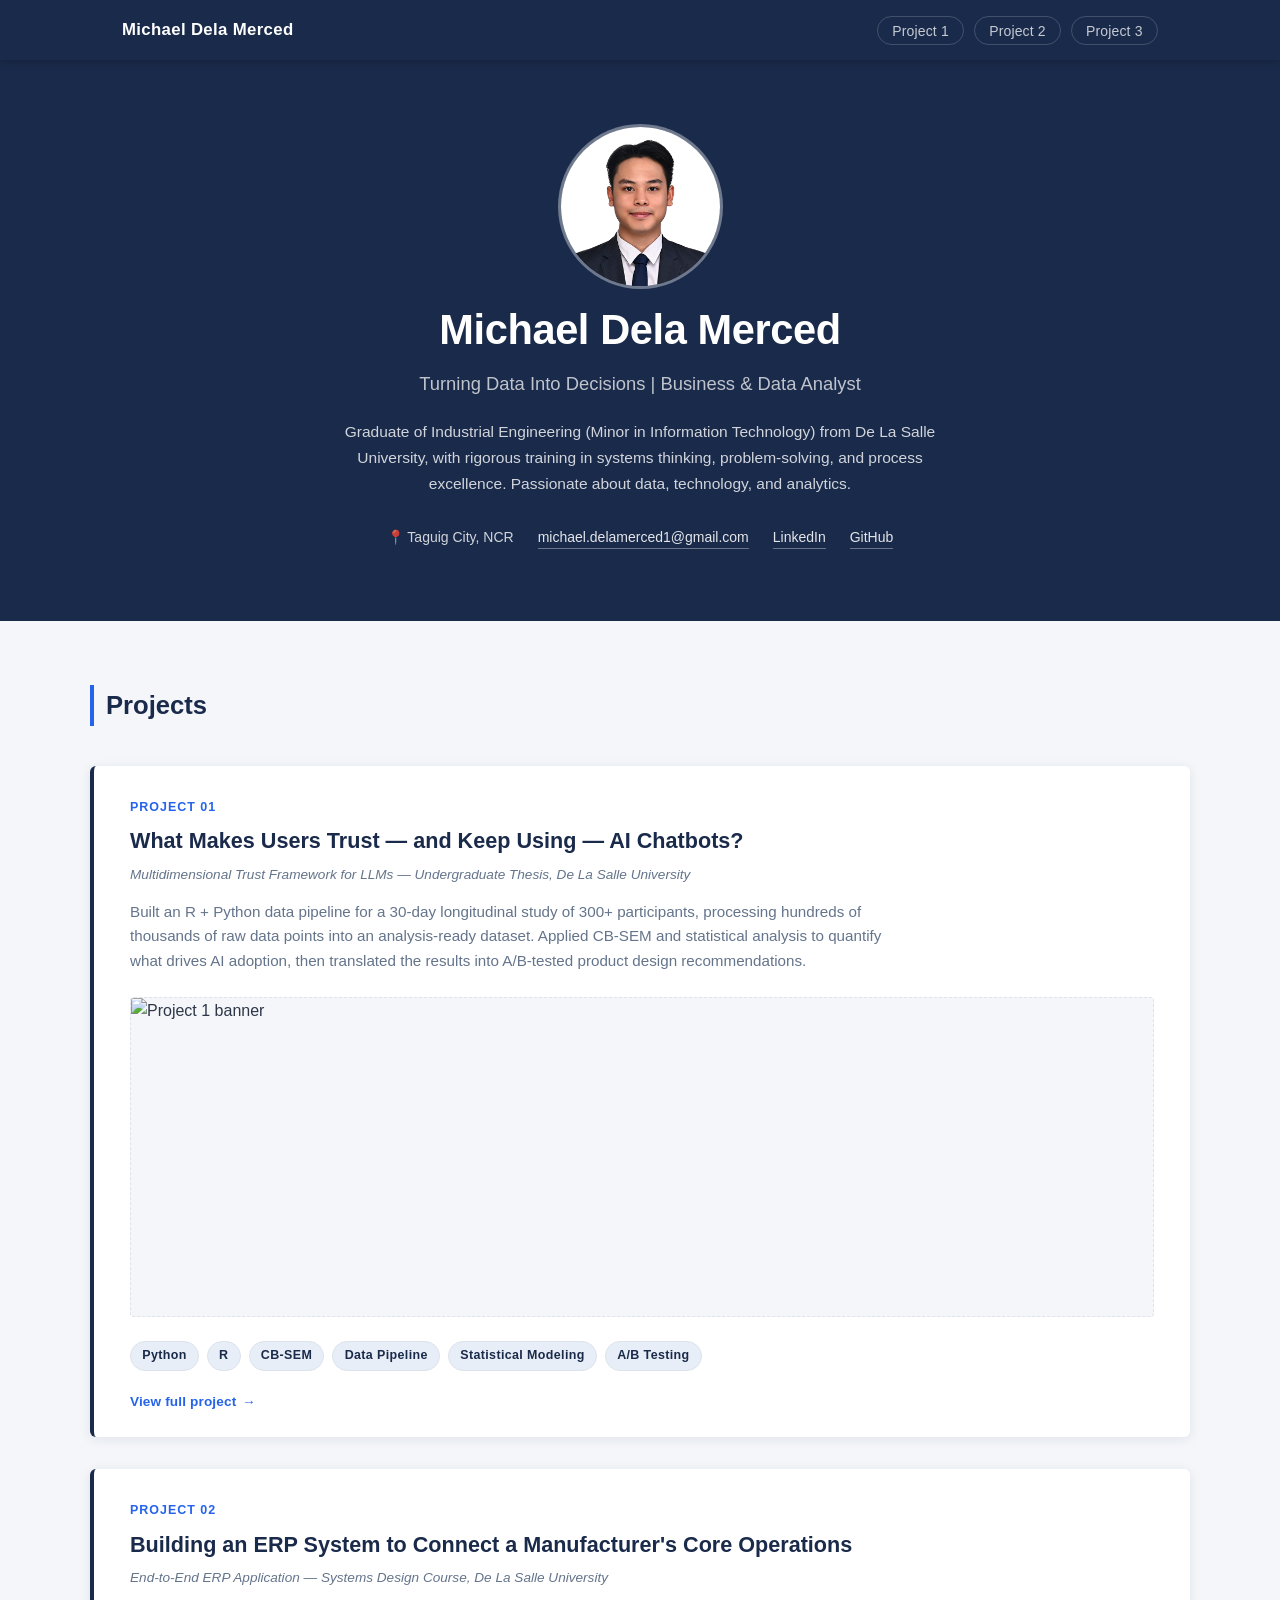
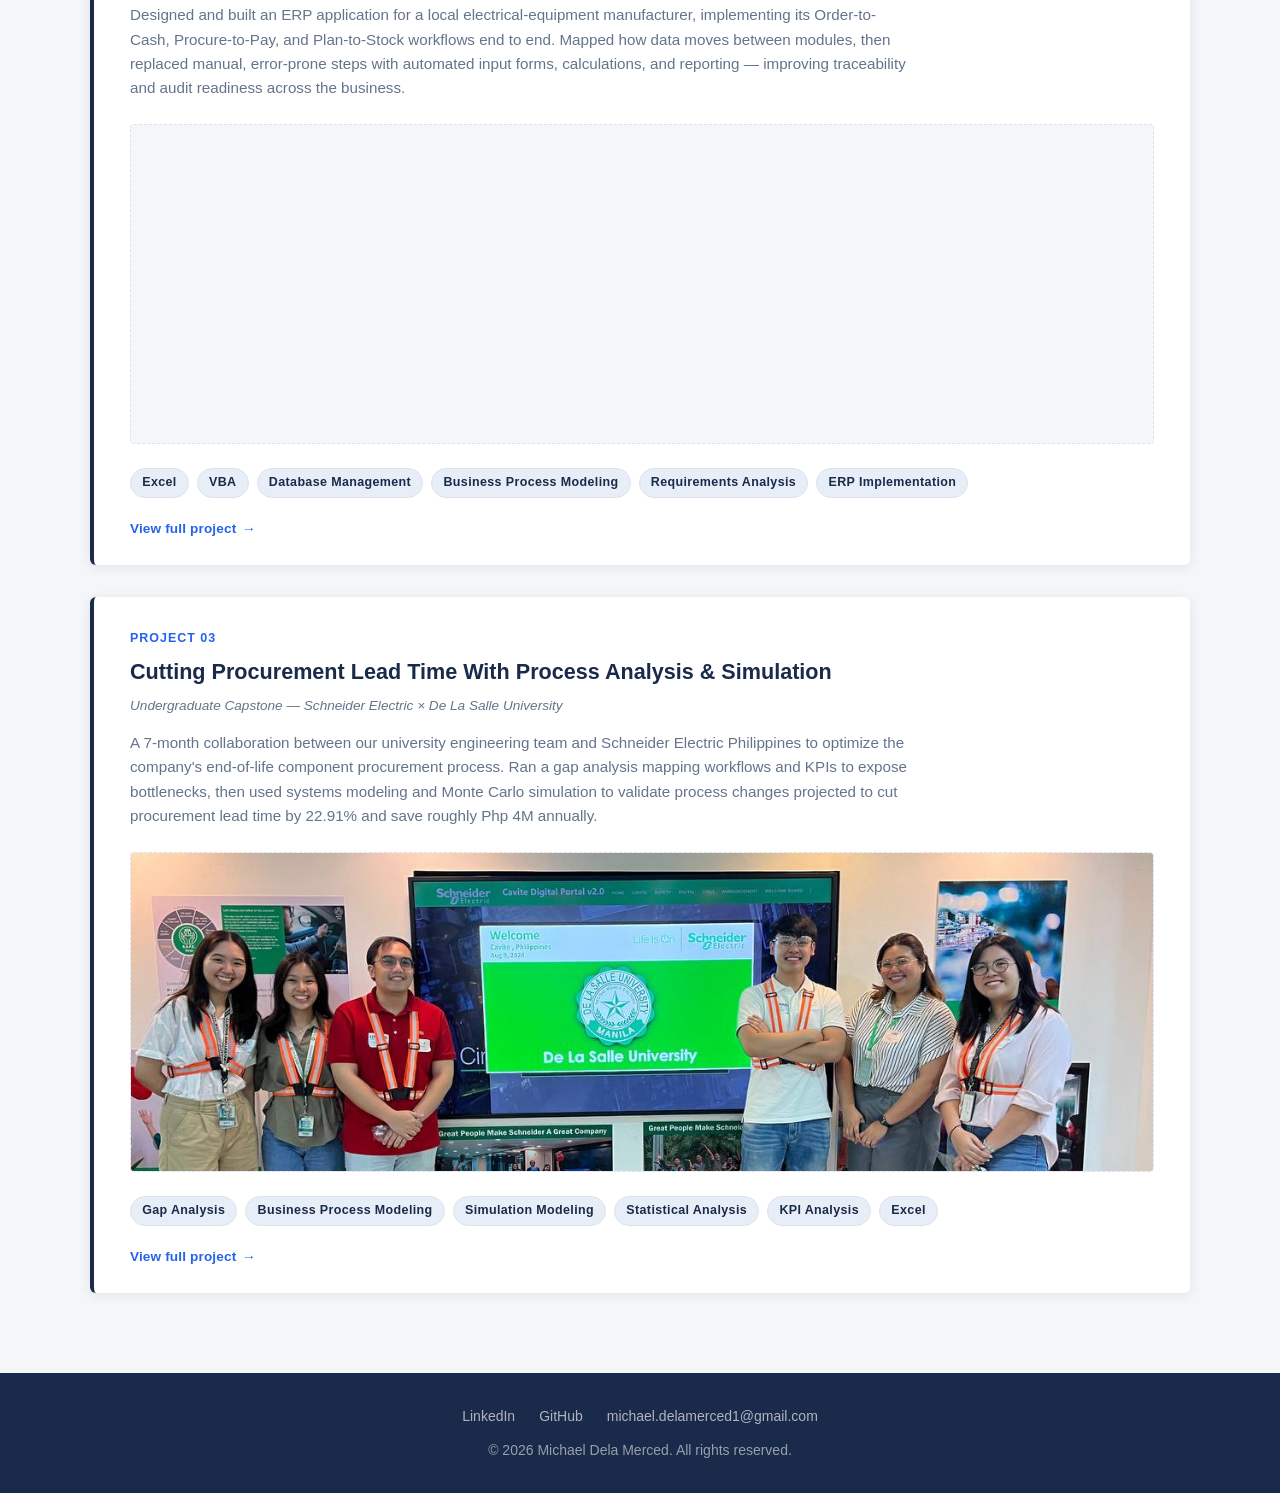
==== index.html @ f869265f "Initial commit" ====
<!DOCTYPE html>
<html lang="en">
<head>
  <meta charset="UTF-8" />
  <meta name="viewport" content="width=device-width, initial-scale=1.0" />
  <title>Portfolio — Michael Dela Merced</title>
  <link rel="stylesheet" href="css/styles.css" />
</head>
<body>

  <!-- ── Navbar ── -->
  <header class="navbar" role="banner">
    <div class="navbar__inner">
      <a href="#" class="navbar__brand">Michael Dela Merced</a>
      <nav aria-label="Primary">
        <ul class="navbar__nav">
          <li><a href="#project-1">Project 1</a></li>
          <li><a href="#project-2">Project 2</a></li>
          <li><a href="#project-3">Project 3</a></li>
        </ul>
      </nav>
    </div>
  </header>

  <!-- ── Hero ── -->
  <section class="hero" aria-labelledby="hero-name">
    <div class="hero__avatar">
      <img src="assets/id_photo.jpg" alt="Michael Dela Merced" />
    </div>
    <h1 class="hero__name" id="hero-name">Michael Dela Merced</h1>
    <p class="hero__title">Turning Data Into Decisions | Business &amp; Data Analyst</p>
    <p class="hero__bio">
      Graduate of Industrial Engineering (Minor in Information Technology) from De La Salle University, with rigorous training in systems thinking, problem-solving, and process excellence. Passionate about data, technology, and analytics.
    </p>
    <div class="hero__meta">
      <span>📍 Taguig City, NCR</span>
      <a href="mailto:michael.delamerced1@gmail.com">michael.delamerced1@gmail.com</a>
      <a href="https://www.linkedin.com/in/michael-delamerced/" target="_blank" rel="noopener">LinkedIn</a>
      <a href="https://github.com/mdelamerced-1" target="_blank" rel="noopener">GitHub</a>
    </div>
  </section>

  <!-- ── Projects ── -->
  <main class="projects" aria-label="Portfolio projects">

    <div class="section-heading">
      <h2>Projects</h2>
    </div>

    <!-- Project 1 -->
    <a class="card" id="project-1" href="projects/project-1.html" aria-labelledby="proj1-title">
      <div class="card__body">
        <p class="card__number">Project 01</p>
        <h3 class="card__title" id="proj1-title">What Makes Users Trust — and Keep Using — AI Chatbots?</h3>
        <p class="card__subtitle">Multidimensional Trust Framework for LLMs — Undergraduate Thesis, De La Salle University</p>
        <p class="card__desc">Built an R + Python data pipeline for a 30-day longitudinal study of 300+ participants, processing hundreds of thousands of raw data points into an analysis-ready dataset. Applied CB-SEM and statistical analysis to quantify what drives AI adoption, then translated the results into A/B-tested product design recommendations.</p>

        <div class="card__visual" aria-label="Project 1 banner">
          <img src="assets/project1_banner.svg" alt="Project 1 banner" style="opacity:1;" />
        </div>

        <div class="card__tags" aria-label="Technologies used">
          <span class="tag">Python</span>
          <span class="tag">R</span>
          <span class="tag">CB-SEM</span>
          <span class="tag">Data Pipeline</span>
          <span class="tag">Statistical Modeling</span>
          <span class="tag">A/B Testing</span>
        </div>
        <span class="card__cta">View full project</span>
      </div>
    </a>

    <!-- Project 2 -->
    <a class="card" id="project-2" href="projects/project-2.html" aria-labelledby="proj2-title">
      <div class="card__body">
        <p class="card__number">Project 02</p>
        <h3 class="card__title" id="proj2-title">Building an ERP System to Connect a Manufacturer's Core Operations</h3>
        <p class="card__subtitle">End-to-End ERP Application — Systems Design Course, De La Salle University</p>
        <p class="card__desc">Designed and built an ERP application for a local electrical-equipment manufacturer, implementing its Order-to-Cash, Procure-to-Pay, and Plan-to-Stock workflows end to end. Mapped how data moves between modules, then replaced manual, error-prone steps with automated input forms, calculations, and reporting — improving traceability and audit readiness across the business.</p>

        <div class="card__visual" aria-label="Project 2 demo">
          <video src="assets/project2_banner.mp4" autoplay muted loop playsinline aria-label="Project 2 demo"></video>
        </div>

        <div class="card__tags" aria-label="Technologies used">
          <span class="tag">Excel</span>
          <span class="tag">VBA</span>
          <span class="tag">Database Management</span>
          <span class="tag">Business Process Modeling</span>
          <span class="tag">Requirements Analysis</span>
          <span class="tag">ERP Implementation</span>
        </div>
        <span class="card__cta">View full project</span>
      </div>
    </a>

    <!-- Project 3 -->
    <a class="card" id="project-3" href="projects/project-3.html" aria-labelledby="proj3-title">
      <div class="card__body">
        <p class="card__number">Project 03</p>
        <h3 class="card__title" id="proj3-title">Cutting Procurement Lead Time With Process Analysis &amp; Simulation</h3>
        <p class="card__subtitle">Undergraduate Capstone — Schneider Electric × De La Salle University</p>
        <p class="card__desc">A 7-month collaboration between our university engineering team and Schneider Electric Philippines to optimize the company's end-of-life component procurement process. Ran a gap analysis mapping workflows and KPIs to expose bottlenecks, then used systems modeling and Monte Carlo simulation to validate process changes projected to cut procurement lead time by 22.91% and save roughly Php 4M annually.</p>

        <div class="card__visual" aria-label="Project 3 banner">
          <img src="assets/project3_banner.svg" alt="Project 3 banner" style="opacity:1;" />
        </div>

        <div class="card__tags" aria-label="Skills used">
          <span class="tag">Gap Analysis</span>
          <span class="tag">Business Process Modeling</span>
          <span class="tag">Simulation Modeling</span>
          <span class="tag">Statistical Analysis</span>
          <span class="tag">KPI Analysis</span>
          <span class="tag">Excel</span>
        </div>
        <span class="card__cta">View full project</span>
      </div>
    </a>

  </main>

  <!-- ── Footer ── -->
  <footer class="footer" role="contentinfo">
    <div class="footer__links">
      <a href="https://www.linkedin.com/in/michael-delamerced/" target="_blank" rel="noopener">LinkedIn</a>
      <a href="https://github.com/mdelamerced-1" target="_blank" rel="noopener">GitHub</a>
      <a href="mailto:michael.delamerced1@gmail.com">michael.delamerced1@gmail.com</a>
    </div>
    <p>&copy; 2026 Michael Dela Merced. All rights reserved.</p>
  </footer>

  <script>
    (function () {
      const cards    = Array.from(document.querySelectorAll('.card[id]'));
      const navLinks = Array.from(document.querySelectorAll('.navbar__nav a'));
      const NAVBAR_H = 80; // navbar height + small buffer

      function setActive() {
        const mid = window.innerHeight / 2;
        let closest = '';
        let minDist = Infinity;

        cards.forEach(function (card) {
          const rect        = card.getBoundingClientRect();
          const visiblePx   = Math.min(rect.bottom, window.innerHeight) - Math.max(rect.top, 0);
          const visibleRatio = visiblePx / rect.height;

          // Only eligible if at least half the card is on screen.
          if (visibleRatio < 0.5) return;

          const center = rect.top + rect.height / 2;
          const dist   = Math.abs(center - mid);
          if (dist < minDist) {
            minDist = dist;
            closest = card.id;
          }
        });

        navLinks.forEach(function (link) {
          link.classList.toggle('is-active', link.getAttribute('href') === '#' + closest);
        });
      }

      window.addEventListener('scroll', setActive, { passive: true });
      setActive(); // run once on load
    })();
  </script>
</body>
</html>
---- css/styles.css ----
*, *::before, *::after { box-sizing: border-box; margin: 0; padding: 0; }

:root {
  --navy:    #1a2a4a;
  --navy-lt: #243659;
  --accent:  #2563eb;
  --bg:      #ffffff;
  --bg-alt:  #f4f6f9;
  --text:    #2d3748;
  --muted:   #64748b;
  --border:  #dde3ec;
  --tag-bg:  #e8eef7;
  --tag-fg:  #1a2a4a;
  --shadow:  0 2px 12px rgba(26,42,74,.09);
  --radius:  6px;
  --max-w:   1100px;
}

html { scroll-behavior: smooth; }

body {
  font-family: -apple-system, "Segoe UI", Roboto, Helvetica, Arial, sans-serif;
  font-size: 16px;
  line-height: 1.6;
  color: var(--text);
  background: var(--bg);
}

/* ── Navbar ── */
.navbar {
  position: sticky;
  top: 0;
  z-index: 100;
  background: var(--navy);
  box-shadow: 0 2px 8px rgba(0,0,0,.18);
}

.navbar__inner {
  max-width: var(--max-w);
  margin: 0 auto;
  padding: 0 2rem;
  height: 60px;
  display: flex;
  align-items: center;
  justify-content: space-between;
}

.navbar__brand {
  color: #fff;
  font-weight: 700;
  font-size: 1.05rem;
  letter-spacing: .02em;
  text-decoration: none;
}

.navbar__nav {
  display: flex;
  gap: .6rem;
  list-style: none;
}

.navbar__nav a {
  color: rgba(255,255,255,.75);
  text-decoration: none;
  font-size: .875rem;
  font-weight: 500;
  letter-spacing: .01em;
  padding: .35rem .9rem;
  border-radius: 99px;
  border: 1px solid rgba(255,255,255,.18);
  background: transparent;
  transition: background .18s, color .18s, border-color .18s;
}

.navbar__nav a:hover {
  background: rgba(255,255,255,.12);
  color: #fff;
  border-color: rgba(255,255,255,.35);
}

.navbar__nav a:active {
  background: rgba(255,255,255,.22);
}

.navbar__nav a.is-active {
  background: #fff;
  color: var(--navy);
  border-color: #fff;
  font-weight: 600;
}

/* ── Hero ── */
.hero {
  background: var(--navy);
  color: #fff;
  padding: 4rem 2rem 4.5rem;
  text-align: center;
}

.hero__avatar {
  width: 165px;
  height: 165px;
  border-radius: 50%;
  background: rgba(255,255,255,.1);
  border: 3px solid rgba(255,255,255,.3);
  margin: 0 auto 0.5rem;
  overflow: hidden;
  display: flex;
  align-items: center;
  justify-content: center;
}

.hero__avatar svg {
  width: 100%;
  height: 100%;
}

/* When replacing the placeholder with a real photo:
   <img src="assets/photo.jpg" alt="Your Name"> inside .hero__avatar */
.hero__avatar img {
  width: 100%;
  height: 100%;
  object-fit: cover;
  object-position: center 15%;
}

.hero__name {
  font-size: 2.6rem;
  font-weight: 700;
  letter-spacing: -.01em;
  margin-bottom: .35rem;
}

.hero__title {
  font-size: 1.15rem;
  font-weight: 400;
  color: rgba(255,255,255,.72);
  margin-bottom: 1.25rem;
}

.hero__bio {
  max-width: 600px;
  margin: 0 auto 1.75rem;
  color: rgba(255,255,255,.8);
  font-size: .97rem;
  line-height: 1.7;
}

.hero__meta {
  display: flex;
  justify-content: center;
  gap: 1.5rem;
  flex-wrap: wrap;
  font-size: .875rem;
  color: rgba(255,255,255,.8);
}

.hero__meta a {
  color: rgba(255,255,255,.88);
  text-decoration: none;
  border-bottom: 1px solid rgba(255,255,255,.35);
  transition: color .18s;
}

.hero__meta a:hover { color: #fff; }

/* ── Section wrapper ── */
.projects {
  background: var(--bg-alt);
  padding: 4rem 2rem 5rem;
}

.section-heading {
  max-width: var(--max-w);
  margin: 0 auto 2.5rem;
}

.section-heading h2 {
  font-size: 1.6rem;
  font-weight: 700;
  color: var(--navy);
  border-left: 4px solid var(--accent);
  padding-left: .75rem;
}

/* ── Project card ── */
.card {
  max-width: var(--max-w);
  margin: 0 auto 2rem;
  background: var(--bg);
  border-radius: var(--radius);
  box-shadow: var(--shadow);
  border-left: 4px solid var(--navy);
  overflow: hidden;
  cursor: pointer;
  transition: transform .2s ease, box-shadow .2s ease, border-left-color .2s ease;
  text-decoration: none;
  color: inherit;
  display: block;
  scroll-margin-top: 80px;
}

.card:last-child { margin-bottom: 0; }

.card:hover {
  transform: translateY(-3px);
  box-shadow: 0 8px 28px rgba(26,42,74,.16);
  border-left-color: var(--accent);
}

.card:hover .card__title {
  color: var(--accent);
}

.card__cta {
  display: inline-flex;
  align-items: center;
  gap: .35rem;
  margin-top: 1.25rem;
  font-size: .85rem;
  font-weight: 600;
  color: var(--accent);
  letter-spacing: .01em;
}

.card__cta::after {
  content: "→";
  transition: transform .18s;
}

.card:hover .card__cta::after {
  transform: translateX(4px);
}

.card__body {
  padding: 2rem 2.25rem 1.5rem;
}

.card__number {
  font-size: .78rem;
  font-weight: 600;
  letter-spacing: .08em;
  text-transform: uppercase;
  color: var(--accent);
  margin-bottom: .4rem;
}

.card__title {
  font-size: 1.35rem;
  font-weight: 700;
  color: var(--navy);
  margin-bottom: .6rem;
}

.card__subtitle {
  font-size: .85rem;
  font-weight: 500;
  font-style: italic;
  color: var(--muted);
  margin-top: -.3rem;
  margin-bottom: .9rem;
}

.card__desc {
  font-size: .95rem;
  color: var(--muted);
  max-width: 780px;
  margin-bottom: 1.5rem;
}

/* Placeholder visual */
.card__visual {
  background: var(--bg-alt);
  border: 1px dashed var(--border);
  border-radius: 4px;
  height: 320px;
  margin-bottom: 1.5rem;
  display: flex;
  align-items: center;
  justify-content: center;
  overflow: hidden;
}

.card__visual img {
  width: 100%;
  height: 100%;
  object-fit: cover;
  opacity: .75;
}

.card__visual video {
  height: 140%;
  width: auto;
  display: block;
}

/* Tags */
.card__tags {
  display: flex;
  flex-wrap: wrap;
  gap: .5rem;
}

.tag {
  background: var(--tag-bg);
  color: var(--tag-fg);
  font-size: .78rem;
  font-weight: 600;
  letter-spacing: .03em;
  padding: .25rem .7rem;
  border-radius: 99px;
  border: 1px solid var(--border);
}

/* ── Footer ── */
.footer {
  background: var(--navy);
  color: rgba(255,255,255,.55);
  text-align: center;
  padding: 2rem;
  font-size: .875rem;
}

.footer__links {
  display: flex;
  justify-content: center;
  gap: 1.5rem;
  margin-bottom: .75rem;
  flex-wrap: wrap;
}

.footer__links a {
  color: rgba(255,255,255,.65);
  text-decoration: none;
  transition: color .18s;
}

.footer__links a:hover { color: #fff; }

/* ── Responsive ── */
@media (max-width: 768px) {
  .hero__name { font-size: 2rem; }
  .card__body { padding: 1.5rem; }
  .card__visual { height: 220px; }
  .navbar__nav { gap: 1rem; }
}

@media (max-width: 480px) {
  .navbar__nav { display: none; }
  .hero { padding: 3.5rem 1.25rem 3rem; }
  .projects { padding: 2.5rem 1.25rem 3rem; }
}
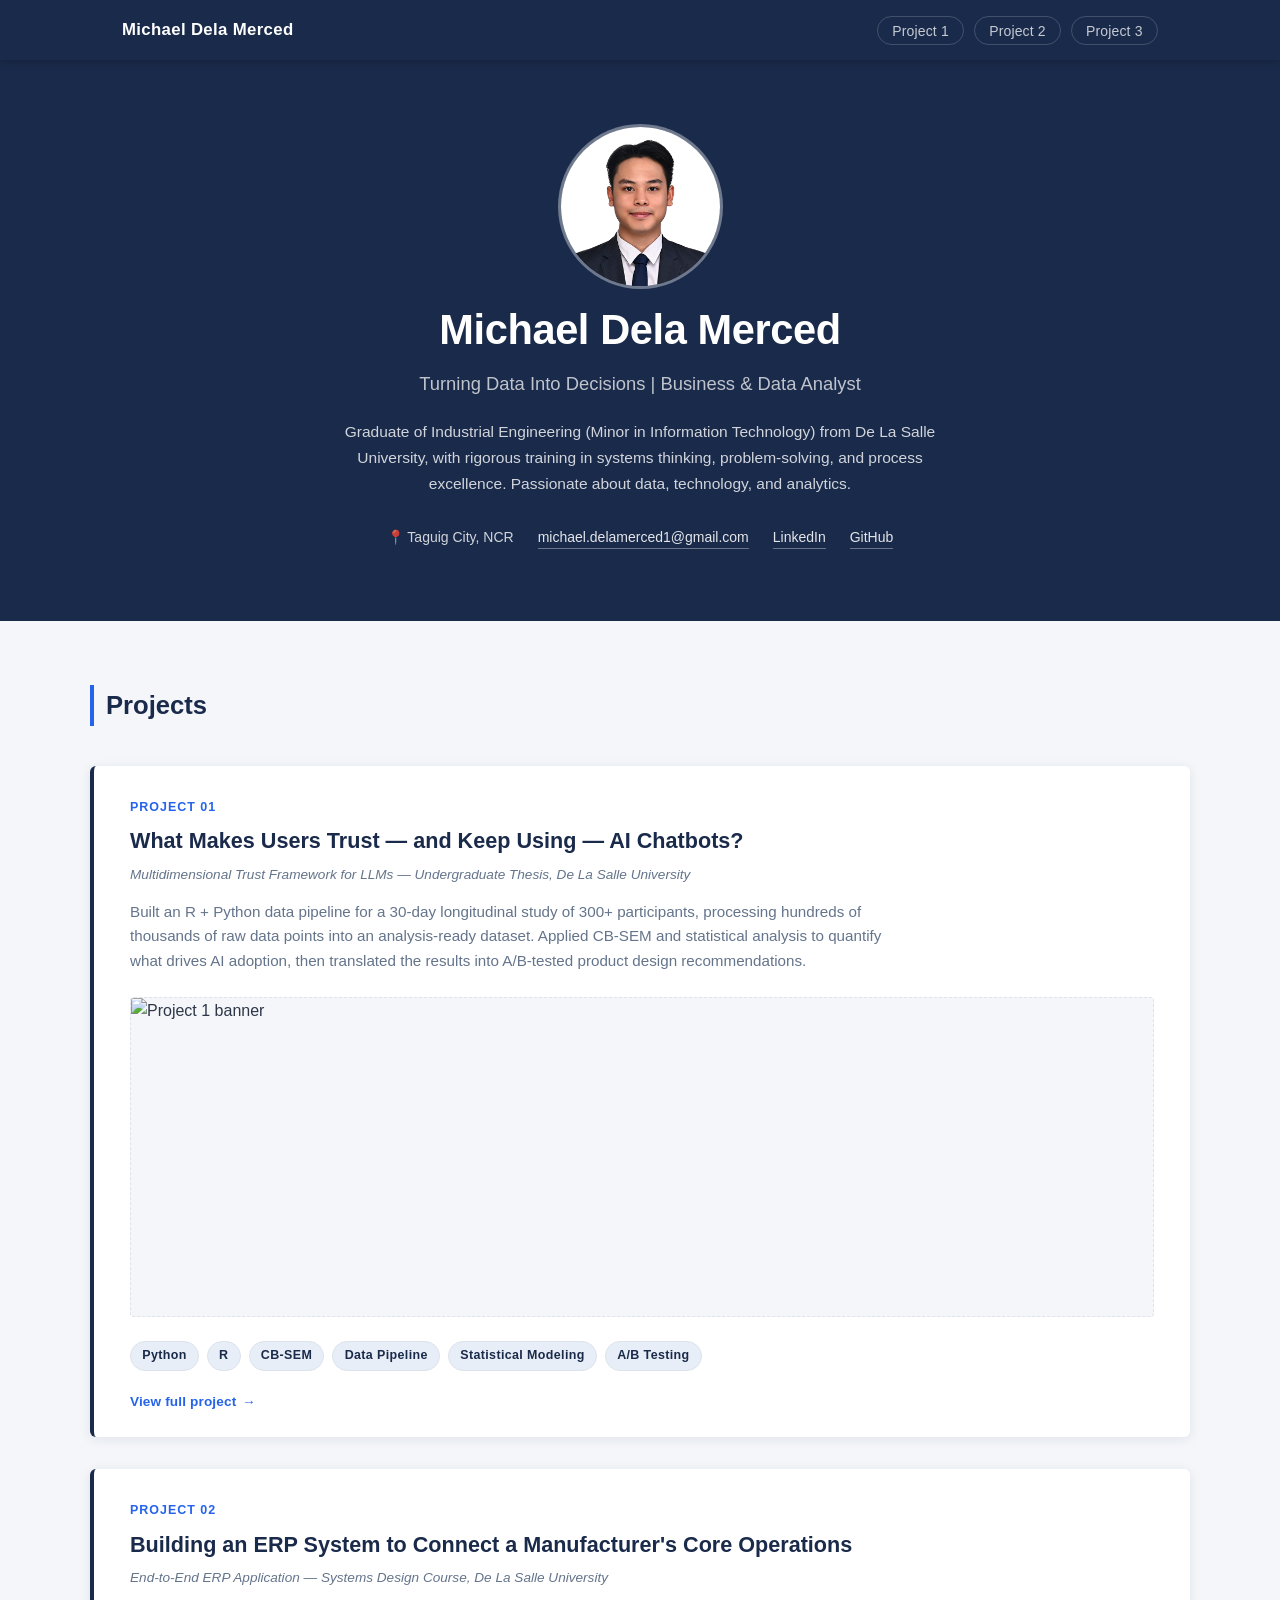
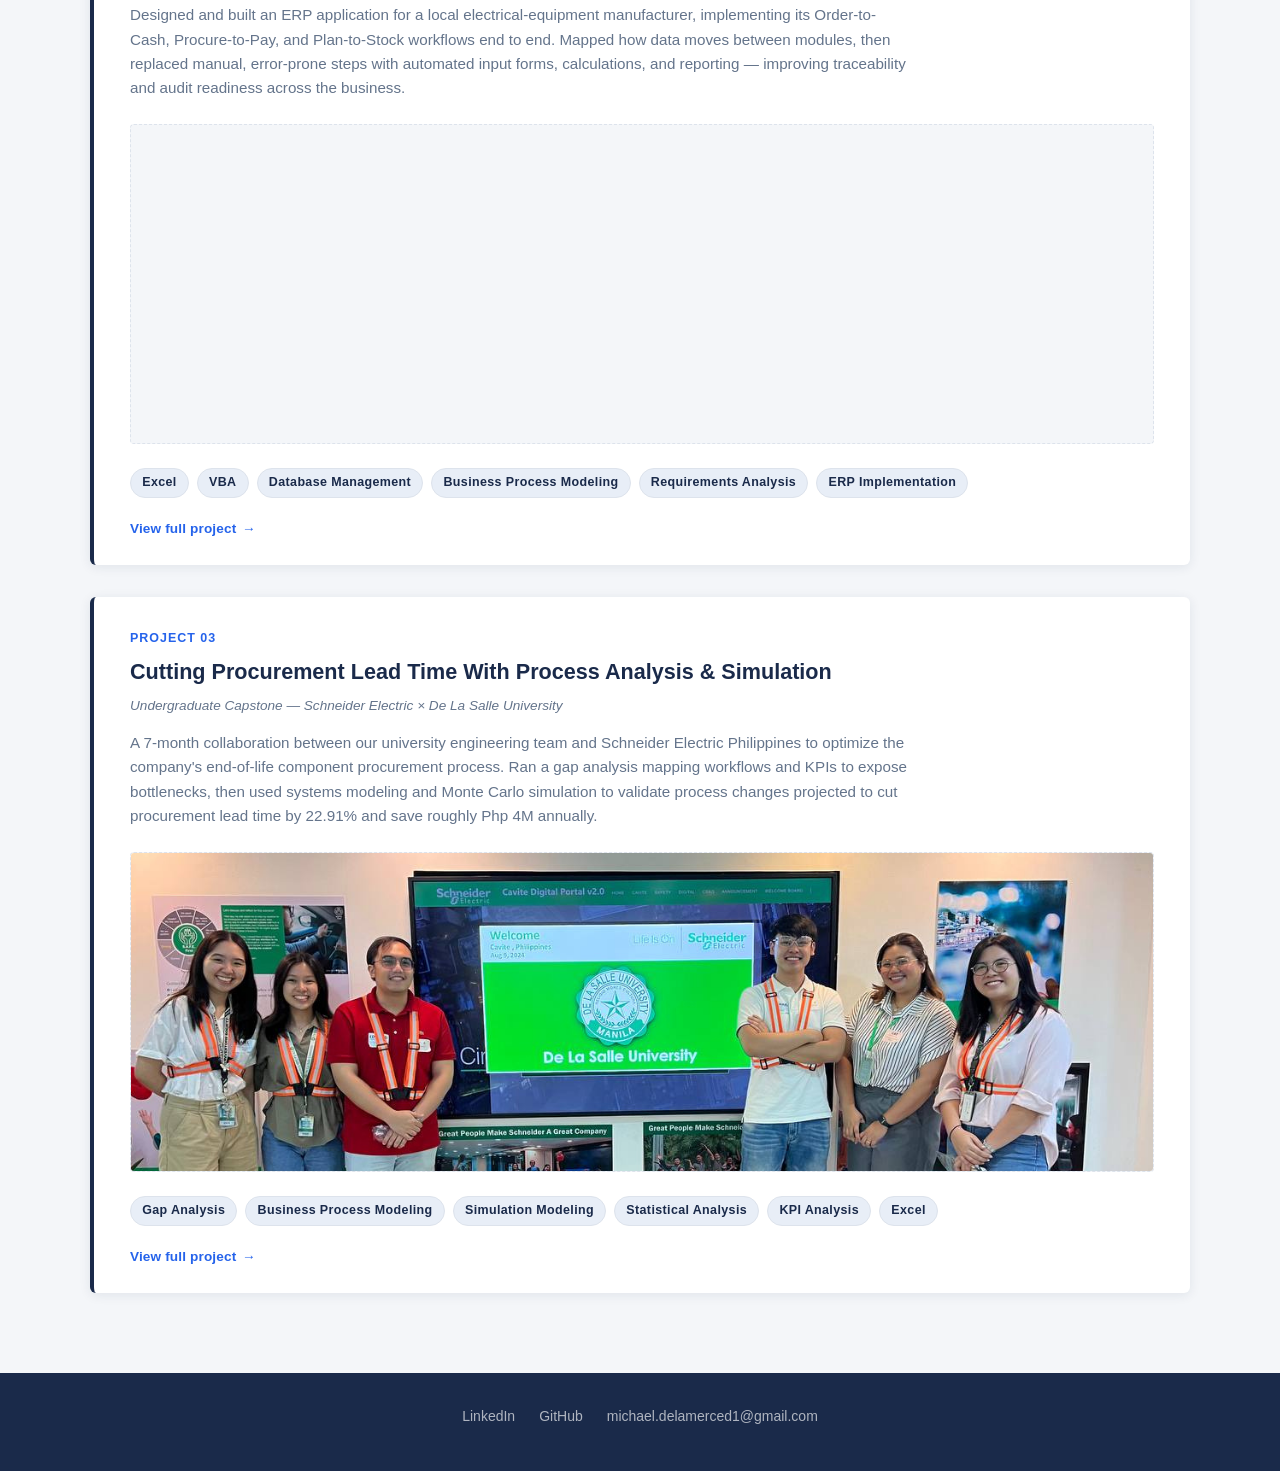
==== commit 9867d62c: "remove copyright footer" ====
--- a/index.html
+++ b/index.html
@@ -128,7 +128,6 @@
       <a href="https://github.com/mdelamerced-1" target="_blank" rel="noopener">GitHub</a>
       <a href="mailto:michael.delamerced1@gmail.com">michael.delamerced1@gmail.com</a>
     </div>
-    <p>&copy; 2026 Michael Dela Merced. All rights reserved.</p>
   </footer>
 
   <script>
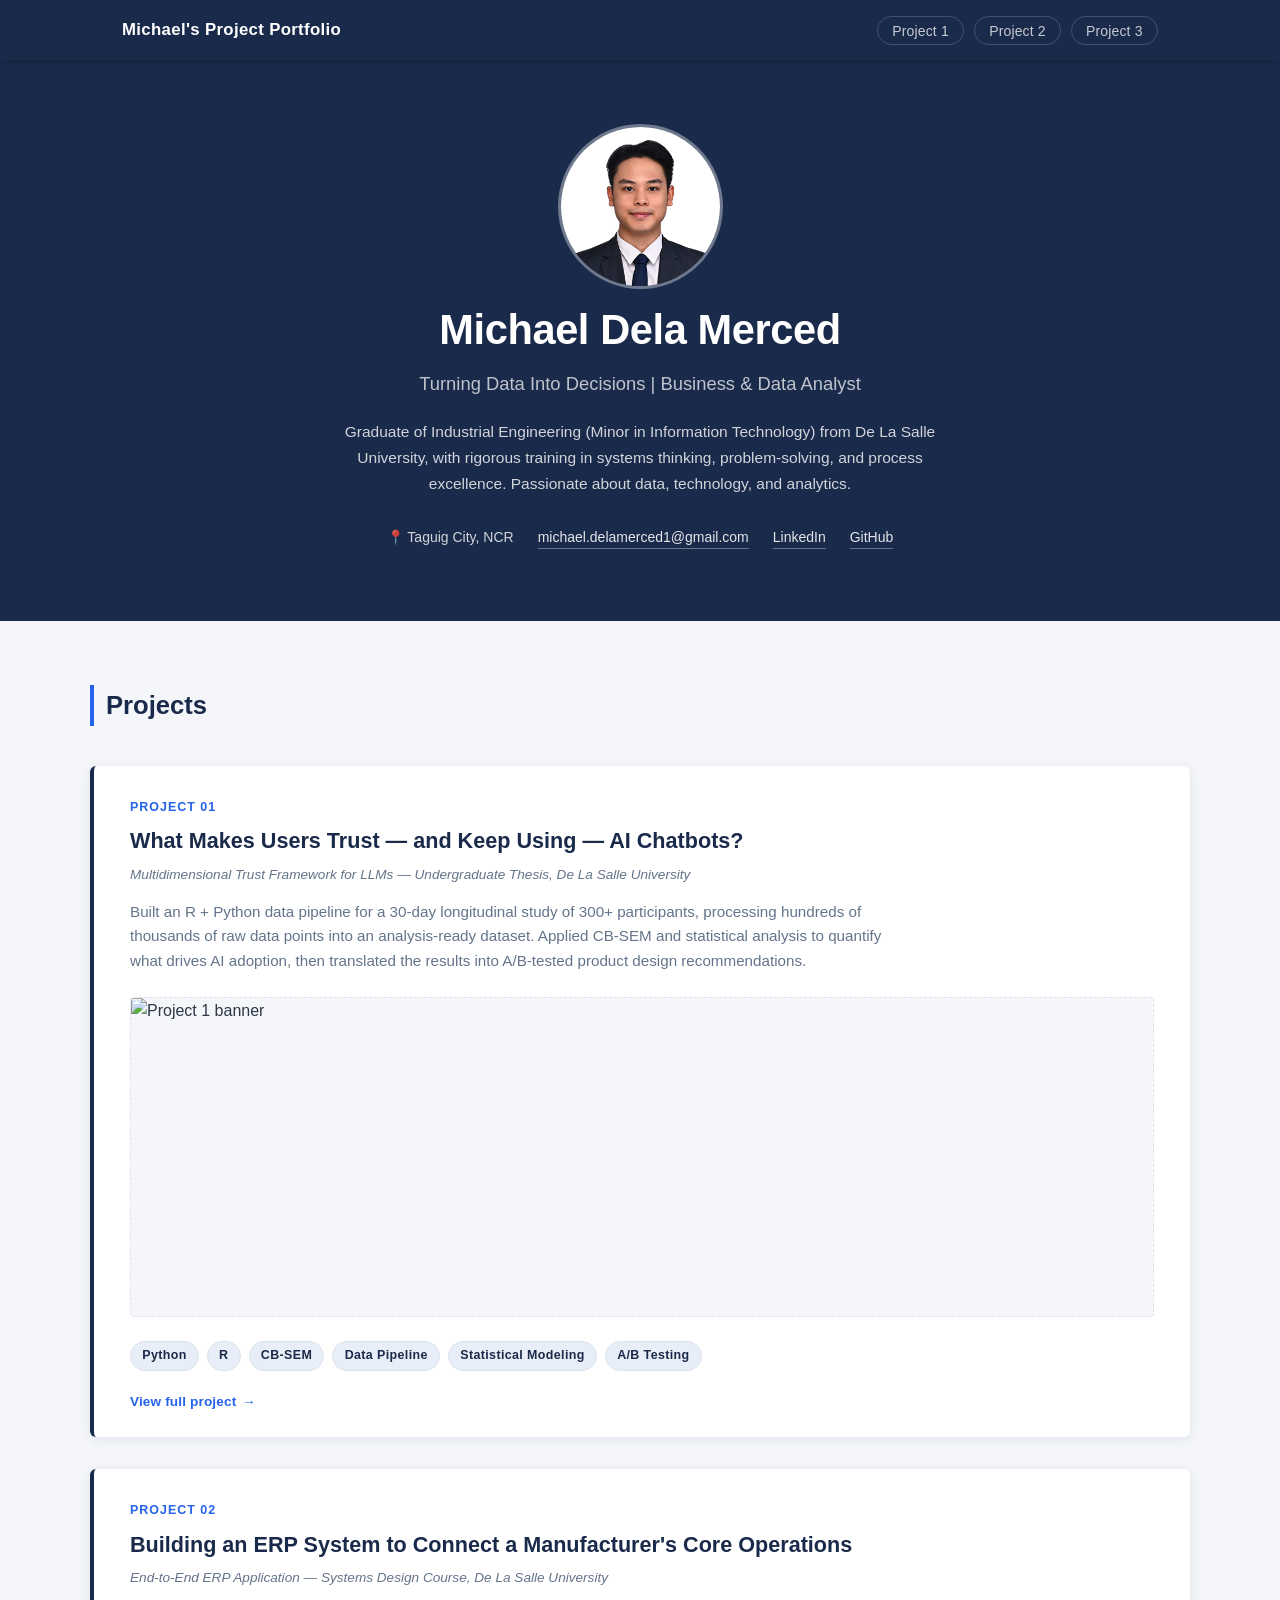
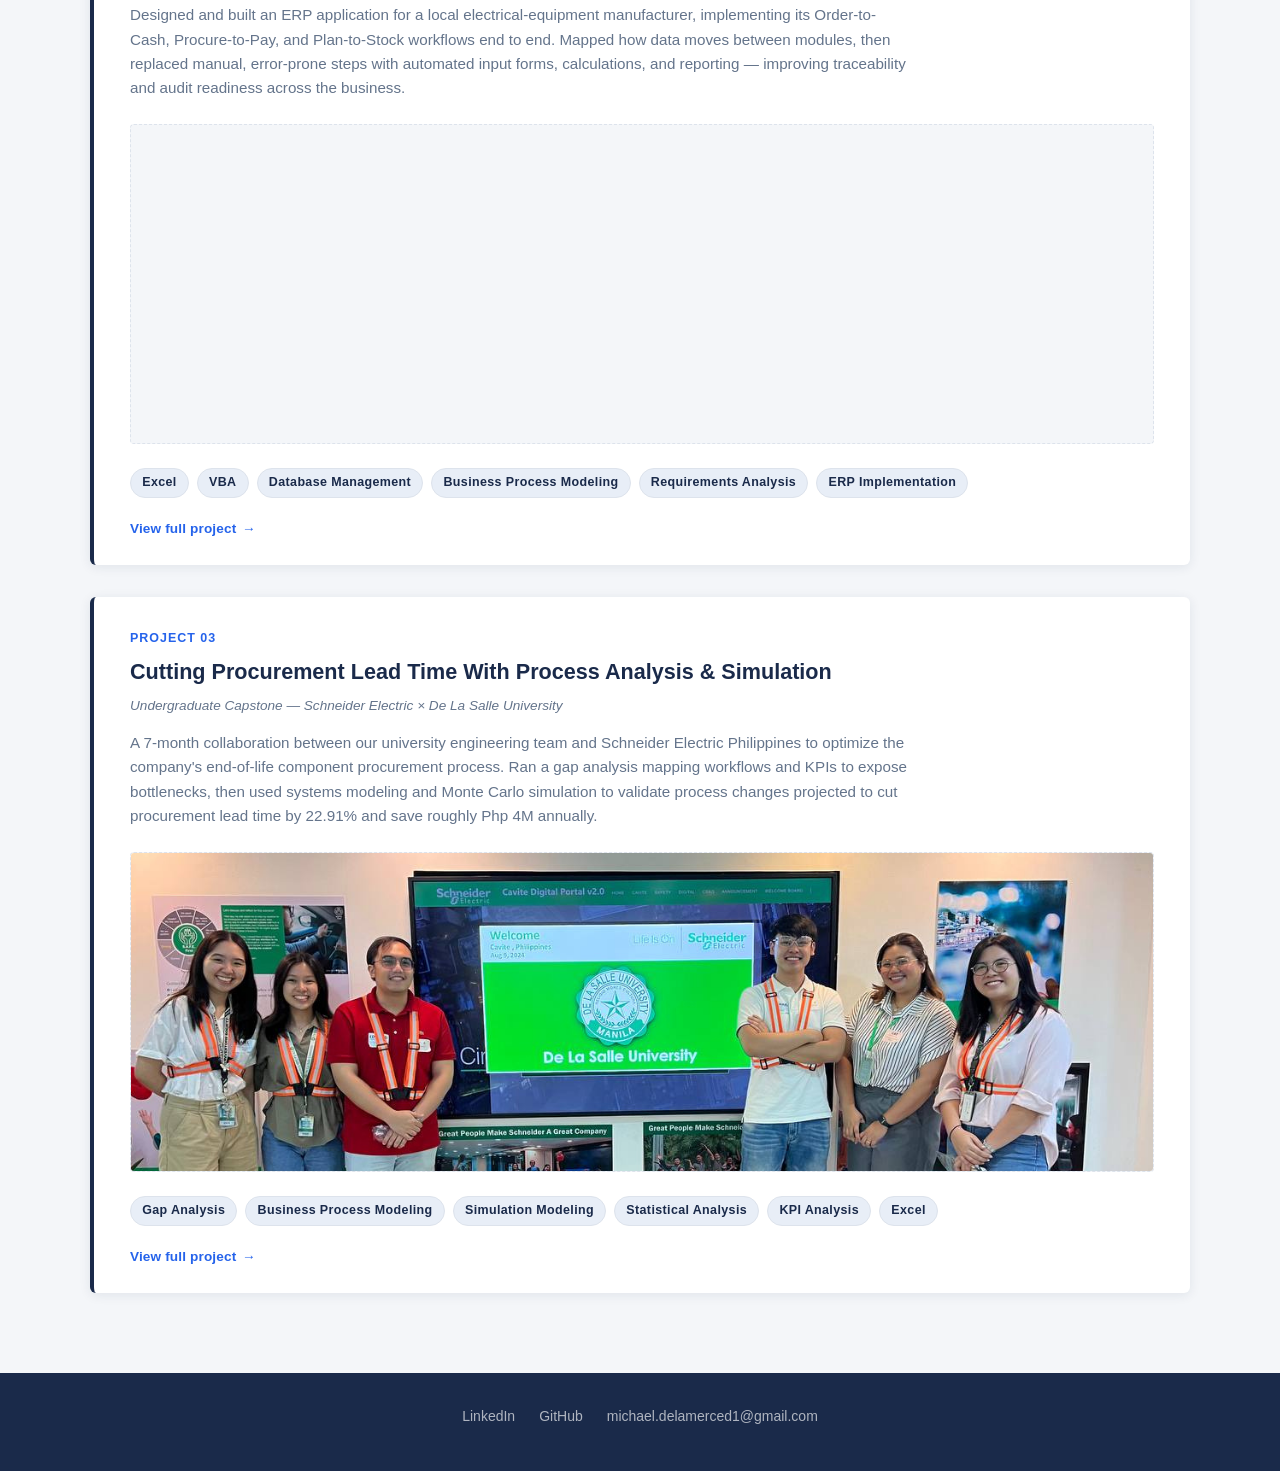
==== commit f6931795: "update navbar and hover fx" ====
--- a/index.html
+++ b/index.html
@@ -11,7 +11,7 @@
   <!-- ── Navbar ── -->
   <header class="navbar" role="banner">
     <div class="navbar__inner">
-      <a href="#" class="navbar__brand">Michael Dela Merced</a>
+      <a href="#" class="navbar__brand">Michael's Project Portfolio</a>
       <nav aria-label="Primary">
         <ul class="navbar__nav">
           <li><a href="#project-1">Project 1</a></li>
--- a/css/styles.css
+++ b/css/styles.css
@@ -108,6 +108,11 @@
   display: flex;
   align-items: center;
   justify-content: center;
+  transition: box-shadow .35s ease;
+}
+
+.hero__avatar:hover {
+  box-shadow: 0 0 45px 8px rgba(255,255,255,.32);
 }
 
 .hero__avatar svg {
@@ -129,6 +134,12 @@
   font-weight: 700;
   letter-spacing: -.01em;
   margin-bottom: .35rem;
+  transition: text-shadow .35s ease;
+  cursor: default;
+}
+
+.hero__name:hover {
+  text-shadow: 0 0 35px rgba(255,255,255,.42);
 }
 
 .hero__title {
@@ -136,6 +147,12 @@
   font-weight: 400;
   color: rgba(255,255,255,.72);
   margin-bottom: 1.25rem;
+  transition: text-shadow .35s ease;
+  cursor: default;
+}
+
+.hero__title:hover {
+  text-shadow: 0 0 40px rgba(255,255,255,.58);
 }
 
 .hero__bio {
@@ -144,6 +161,12 @@
   color: rgba(255,255,255,.8);
   font-size: .97rem;
   line-height: 1.7;
+  transition: text-shadow .35s ease;
+  cursor: default;
+}
+
+.hero__bio:hover {
+  text-shadow: 0 0 35px rgba(255,255,255,.48);
 }
 
 .hero__meta {
@@ -159,10 +182,23 @@
   color: rgba(255,255,255,.88);
   text-decoration: none;
   border-bottom: 1px solid rgba(255,255,255,.35);
-  transition: color .18s;
-}
-
-.hero__meta a:hover { color: #fff; }
+  transition: color .18s, text-shadow .35s ease;
+}
+
+.hero__meta a:hover {
+  color: #fff;
+  text-shadow: 0 0 30px rgba(255,255,255,.75);
+}
+
+.hero__meta span {
+  transition: text-shadow .35s ease;
+  cursor: default;
+}
+
+.hero__meta span:hover {
+  text-shadow: 0 0 30px rgba(255,255,255,.75);
+}
+
 
 /* ── Section wrapper ── */
 .projects {
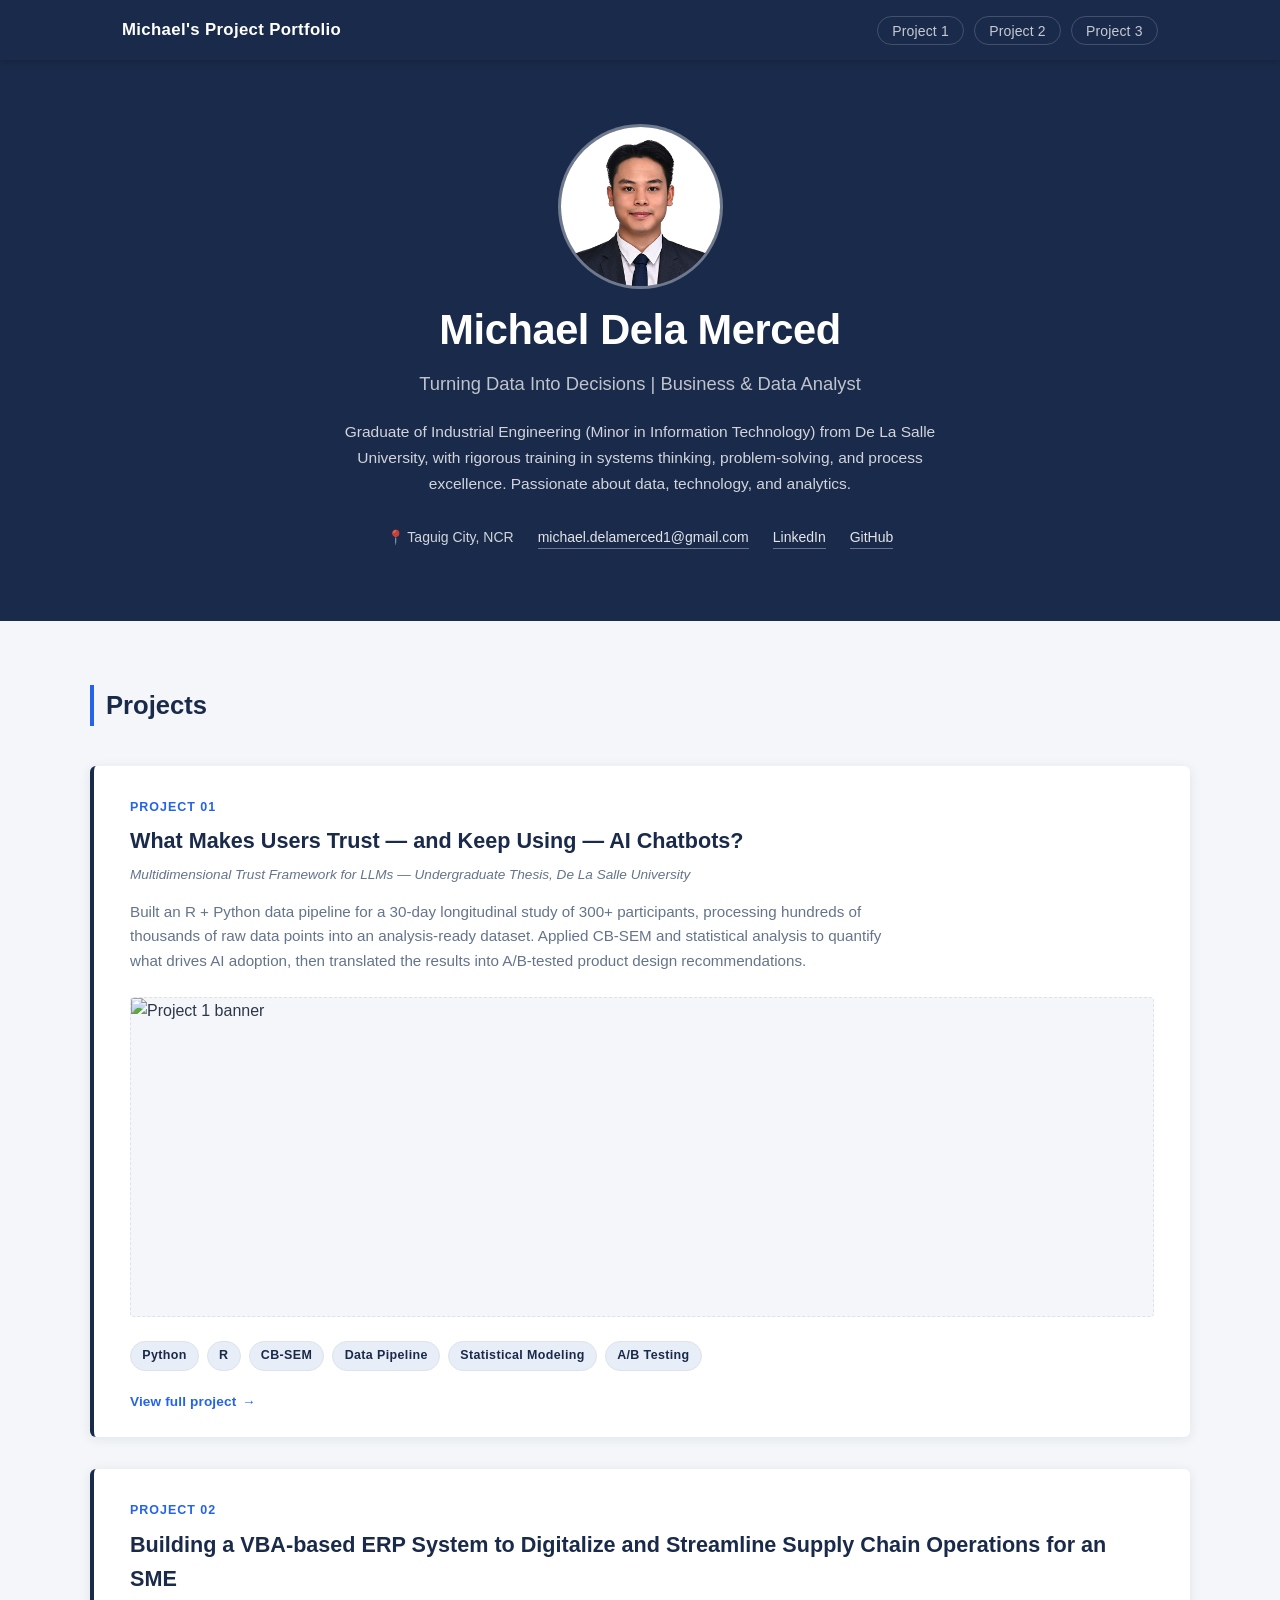
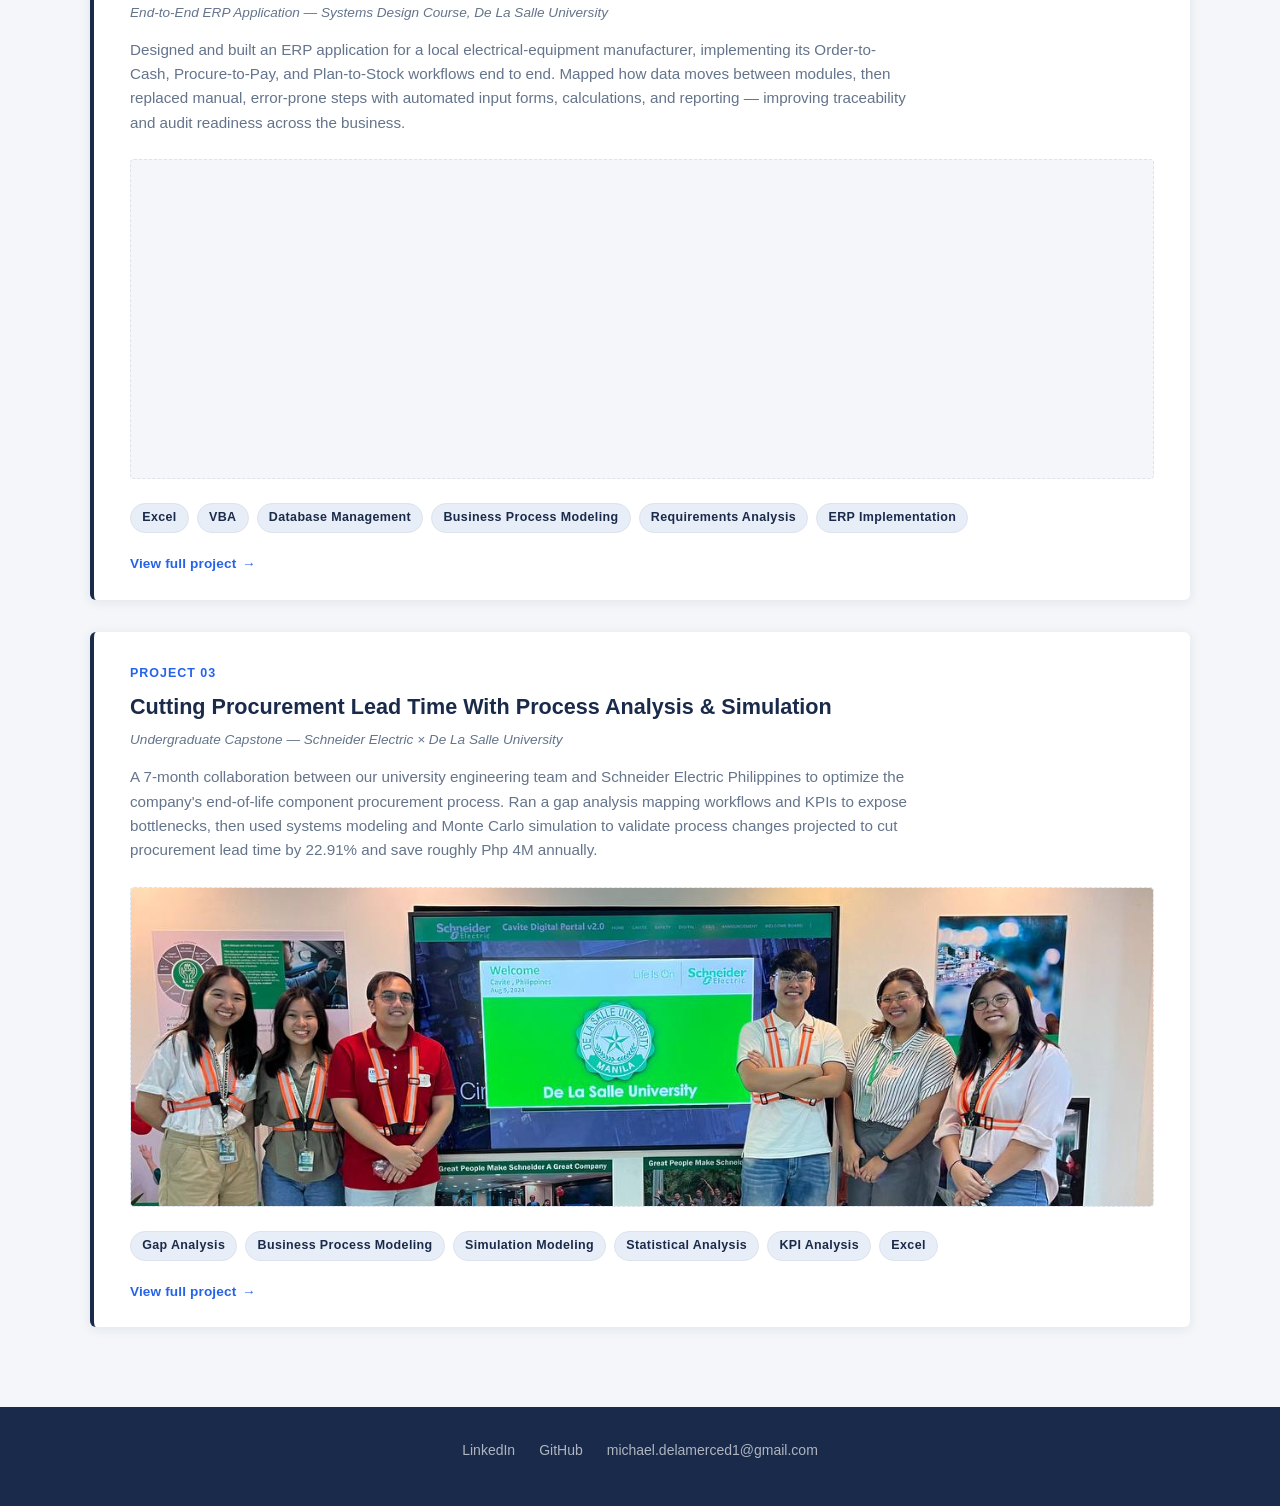
==== commit cda2255c: "update proj 2 title and navbar" ====
--- a/index.html
+++ b/index.html
@@ -75,7 +75,7 @@
     <a class="card" id="project-2" href="projects/project-2.html" aria-labelledby="proj2-title">
       <div class="card__body">
         <p class="card__number">Project 02</p>
-        <h3 class="card__title" id="proj2-title">Building an ERP System to Connect a Manufacturer's Core Operations</h3>
+        <h3 class="card__title" id="proj2-title">Building a VBA-based ERP System to Digitalize and Streamline Supply Chain Operations for an SME</h3>
         <p class="card__subtitle">End-to-End ERP Application — Systems Design Course, De La Salle University</p>
         <p class="card__desc">Designed and built an ERP application for a local electrical-equipment manufacturer, implementing its Order-to-Cash, Procure-to-Pay, and Plan-to-Stock workflows end to end. Mapped how data moves between modules, then replaced manual, error-prone steps with automated input forms, calculations, and reporting — improving traceability and audit readiness across the business.</p>
 
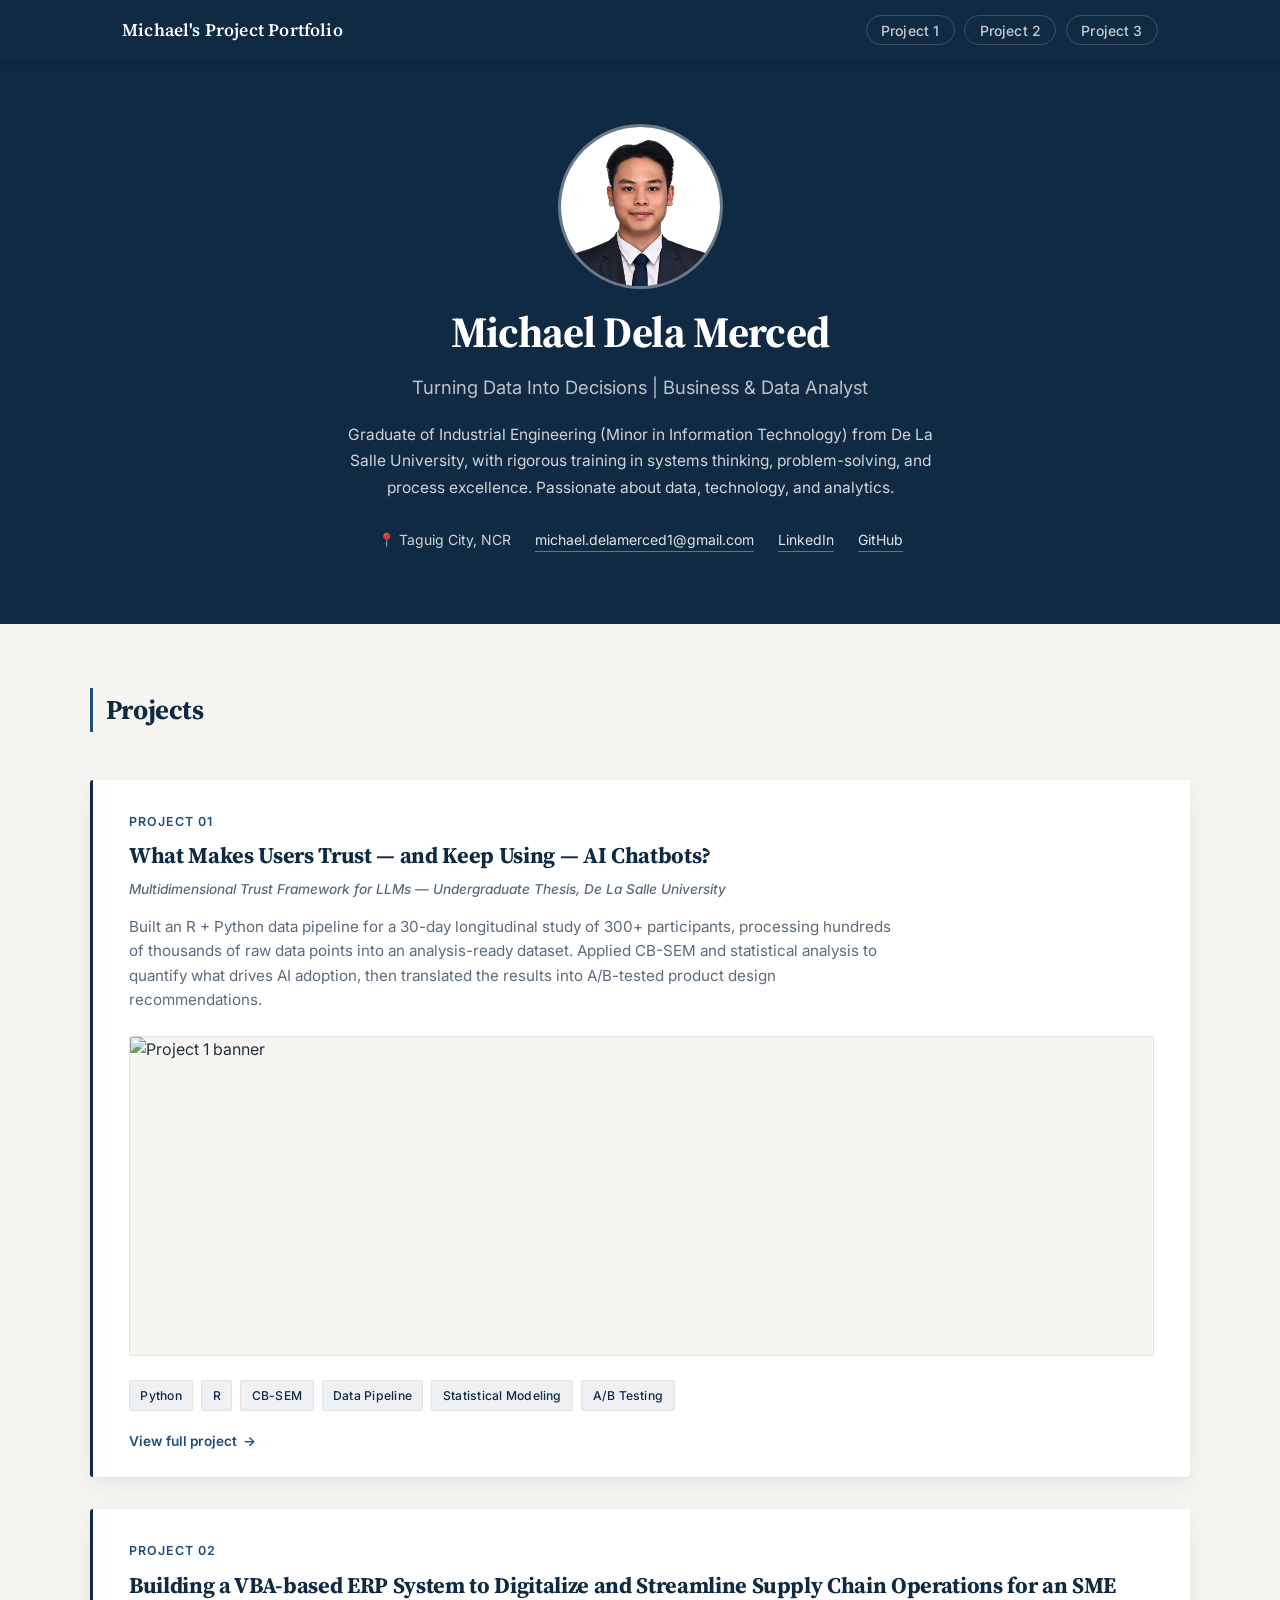
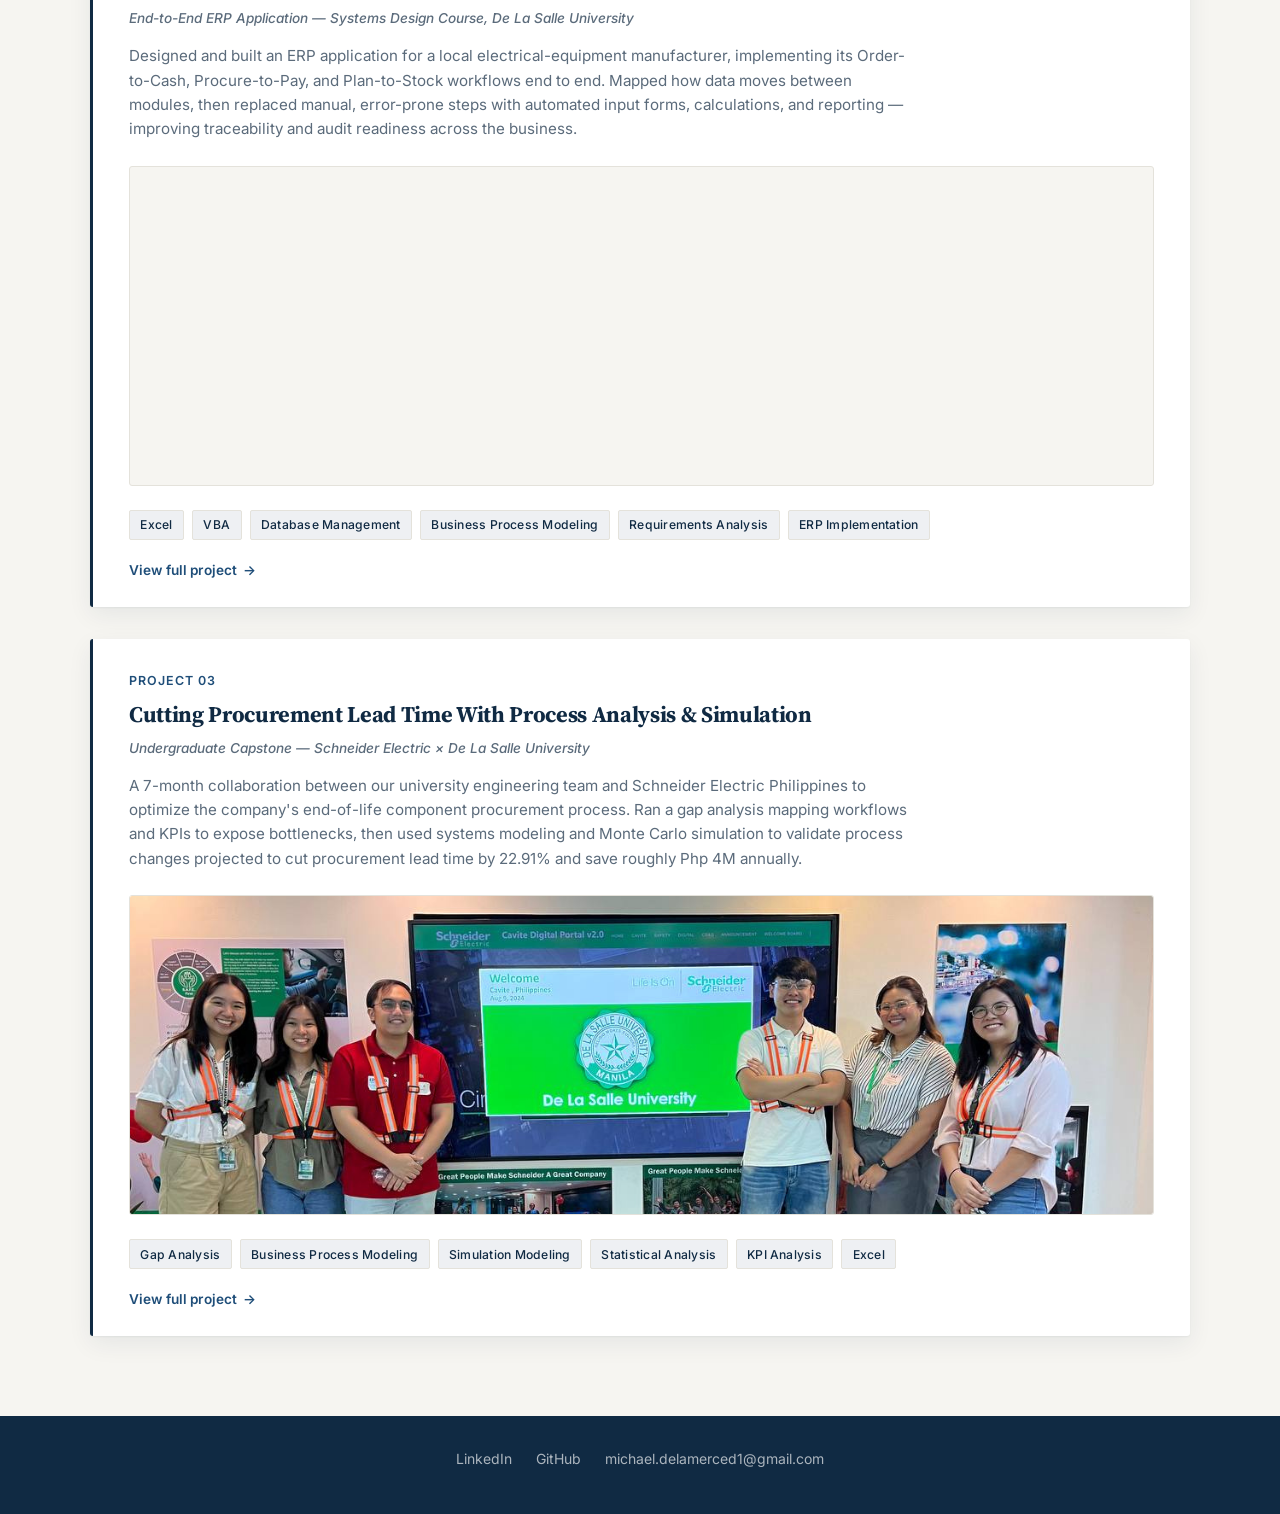
==== commit 4f94971d: "layouts + proj3 docs" ====
--- a/index.html
+++ b/index.html
@@ -4,6 +4,9 @@
   <meta charset="UTF-8" />
   <meta name="viewport" content="width=device-width, initial-scale=1.0" />
   <title>Portfolio — Michael Dela Merced</title>
+  <link rel="preconnect" href="https://fonts.googleapis.com">
+  <link rel="preconnect" href="https://fonts.gstatic.com" crossorigin>
+  <link rel="stylesheet" href="https://fonts.googleapis.com/css2?family=Inter:wght@400;500;600;700&family=Source+Serif+4:opsz,wght@8..60,500;8..60,600;8..60,700&display=swap">
   <link rel="stylesheet" href="css/styles.css" />
 </head>
 <body>
--- a/css/styles.css
+++ b/css/styles.css
@@ -1,29 +1,35 @@
 *, *::before, *::after { box-sizing: border-box; margin: 0; padding: 0; }
 
 :root {
-  --navy:    #1a2a4a;
-  --navy-lt: #243659;
-  --accent:  #2563eb;
-  --bg:      #ffffff;
-  --bg-alt:  #f4f6f9;
-  --text:    #2d3748;
-  --muted:   #64748b;
-  --border:  #dde3ec;
-  --tag-bg:  #e8eef7;
-  --tag-fg:  #1a2a4a;
-  --shadow:  0 2px 12px rgba(26,42,74,.09);
-  --radius:  6px;
-  --max-w:   1100px;
+  --font-serif: "Source Serif 4", Georgia, "Times New Roman", serif;
+  --font-sans:  "Inter", -apple-system, "Segoe UI", Roboto, Helvetica, Arial, sans-serif;
+
+  --navy:        #102a43;
+  --navy-lt:     #1c3a5e;
+  --accent:      #1f4e79;
+  --accent-light:#6ea8d8;
+  --bg:          #ffffff;
+  --bg-alt:      #f6f5f1;
+  --text:        #233140;
+  --muted:       #5b6b7b;
+  --border:      #e4e2db;
+  --tag-bg:      #eef0f3;
+  --tag-fg:      #102a43;
+  --shadow:      0 1px 2px rgba(16,42,67,.05), 0 8px 24px rgba(16,42,67,.07);
+  --radius:      3px;
+  --max-w:       1100px;
 }
 
 html { scroll-behavior: smooth; }
 
 body {
-  font-family: -apple-system, "Segoe UI", Roboto, Helvetica, Arial, sans-serif;
+  font-family: var(--font-sans);
   font-size: 16px;
   line-height: 1.6;
   color: var(--text);
   background: var(--bg);
+  -webkit-font-smoothing: antialiased;
+  -moz-osx-font-smoothing: grayscale;
 }
 
 /* ── Navbar ── */
@@ -47,9 +53,10 @@
 
 .navbar__brand {
   color: #fff;
-  font-weight: 700;
-  font-size: 1.05rem;
-  letter-spacing: .02em;
+  font-family: var(--font-serif);
+  font-weight: 600;
+  font-size: 1.1rem;
+  letter-spacing: .01em;
   text-decoration: none;
 }
 
@@ -112,7 +119,7 @@
 }
 
 .hero__avatar:hover {
-  box-shadow: 0 0 45px 8px rgba(255,255,255,.32);
+  box-shadow: 0 0 36px 5px rgba(255,255,255,.22);
 }
 
 .hero__avatar svg {
@@ -130,16 +137,17 @@
 }
 
 .hero__name {
-  font-size: 2.6rem;
+  font-family: var(--font-serif);
+  font-size: 2.7rem;
   font-weight: 700;
-  letter-spacing: -.01em;
-  margin-bottom: .35rem;
+  letter-spacing: -.015em;
+  margin-bottom: .4rem;
   transition: text-shadow .35s ease;
   cursor: default;
 }
 
 .hero__name:hover {
-  text-shadow: 0 0 35px rgba(255,255,255,.42);
+  text-shadow: 0 0 30px rgba(255,255,255,.28);
 }
 
 .hero__title {
@@ -152,7 +160,7 @@
 }
 
 .hero__title:hover {
-  text-shadow: 0 0 40px rgba(255,255,255,.58);
+  text-shadow: 0 0 30px rgba(255,255,255,.36);
 }
 
 .hero__bio {
@@ -166,7 +174,7 @@
 }
 
 .hero__bio:hover {
-  text-shadow: 0 0 35px rgba(255,255,255,.48);
+  text-shadow: 0 0 28px rgba(255,255,255,.30);
 }
 
 .hero__meta {
@@ -187,7 +195,7 @@
 
 .hero__meta a:hover {
   color: #fff;
-  text-shadow: 0 0 30px rgba(255,255,255,.75);
+  text-shadow: 0 0 22px rgba(255,255,255,.45);
 }
 
 .hero__meta span {
@@ -196,7 +204,7 @@
 }
 
 .hero__meta span:hover {
-  text-shadow: 0 0 30px rgba(255,255,255,.75);
+  text-shadow: 0 0 22px rgba(255,255,255,.45);
 }
 
 
@@ -208,15 +216,17 @@
 
 .section-heading {
   max-width: var(--max-w);
-  margin: 0 auto 2.5rem;
+  margin: 0 auto 3rem;
 }
 
 .section-heading h2 {
-  font-size: 1.6rem;
+  font-family: var(--font-serif);
+  font-size: 1.7rem;
   font-weight: 700;
+  letter-spacing: -.015em;
   color: var(--navy);
-  border-left: 4px solid var(--accent);
-  padding-left: .75rem;
+  border-left: 3px solid var(--accent);
+  padding-left: .8rem;
 }
 
 /* ── Project card ── */
@@ -226,7 +236,7 @@
   background: var(--bg);
   border-radius: var(--radius);
   box-shadow: var(--shadow);
-  border-left: 4px solid var(--navy);
+  border-left: 3px solid var(--navy);
   overflow: hidden;
   cursor: pointer;
   transition: transform .2s ease, box-shadow .2s ease, border-left-color .2s ease;
@@ -240,7 +250,7 @@
 
 .card:hover {
   transform: translateY(-3px);
-  box-shadow: 0 8px 28px rgba(26,42,74,.16);
+  box-shadow: 0 12px 32px rgba(16,42,67,.12);
   border-left-color: var(--accent);
 }
 
@@ -282,8 +292,10 @@
 }
 
 .card__title {
-  font-size: 1.35rem;
+  font-family: var(--font-serif);
+  font-size: 1.4rem;
   font-weight: 700;
+  letter-spacing: -.015em;
   color: var(--navy);
   margin-bottom: .6rem;
 }
@@ -307,8 +319,8 @@
 /* Placeholder visual */
 .card__visual {
   background: var(--bg-alt);
-  border: 1px dashed var(--border);
-  border-radius: 4px;
+  border: 1px solid var(--border);
+  border-radius: var(--radius);
   height: 320px;
   margin-bottom: 1.5rem;
   display: flex;
@@ -340,11 +352,11 @@
 .tag {
   background: var(--tag-bg);
   color: var(--tag-fg);
-  font-size: .78rem;
-  font-weight: 600;
-  letter-spacing: .03em;
-  padding: .25rem .7rem;
-  border-radius: 99px;
+  font-size: .76rem;
+  font-weight: 500;
+  letter-spacing: .02em;
+  padding: .28rem .65rem;
+  border-radius: 2px;
   border: 1px solid var(--border);
 }
 
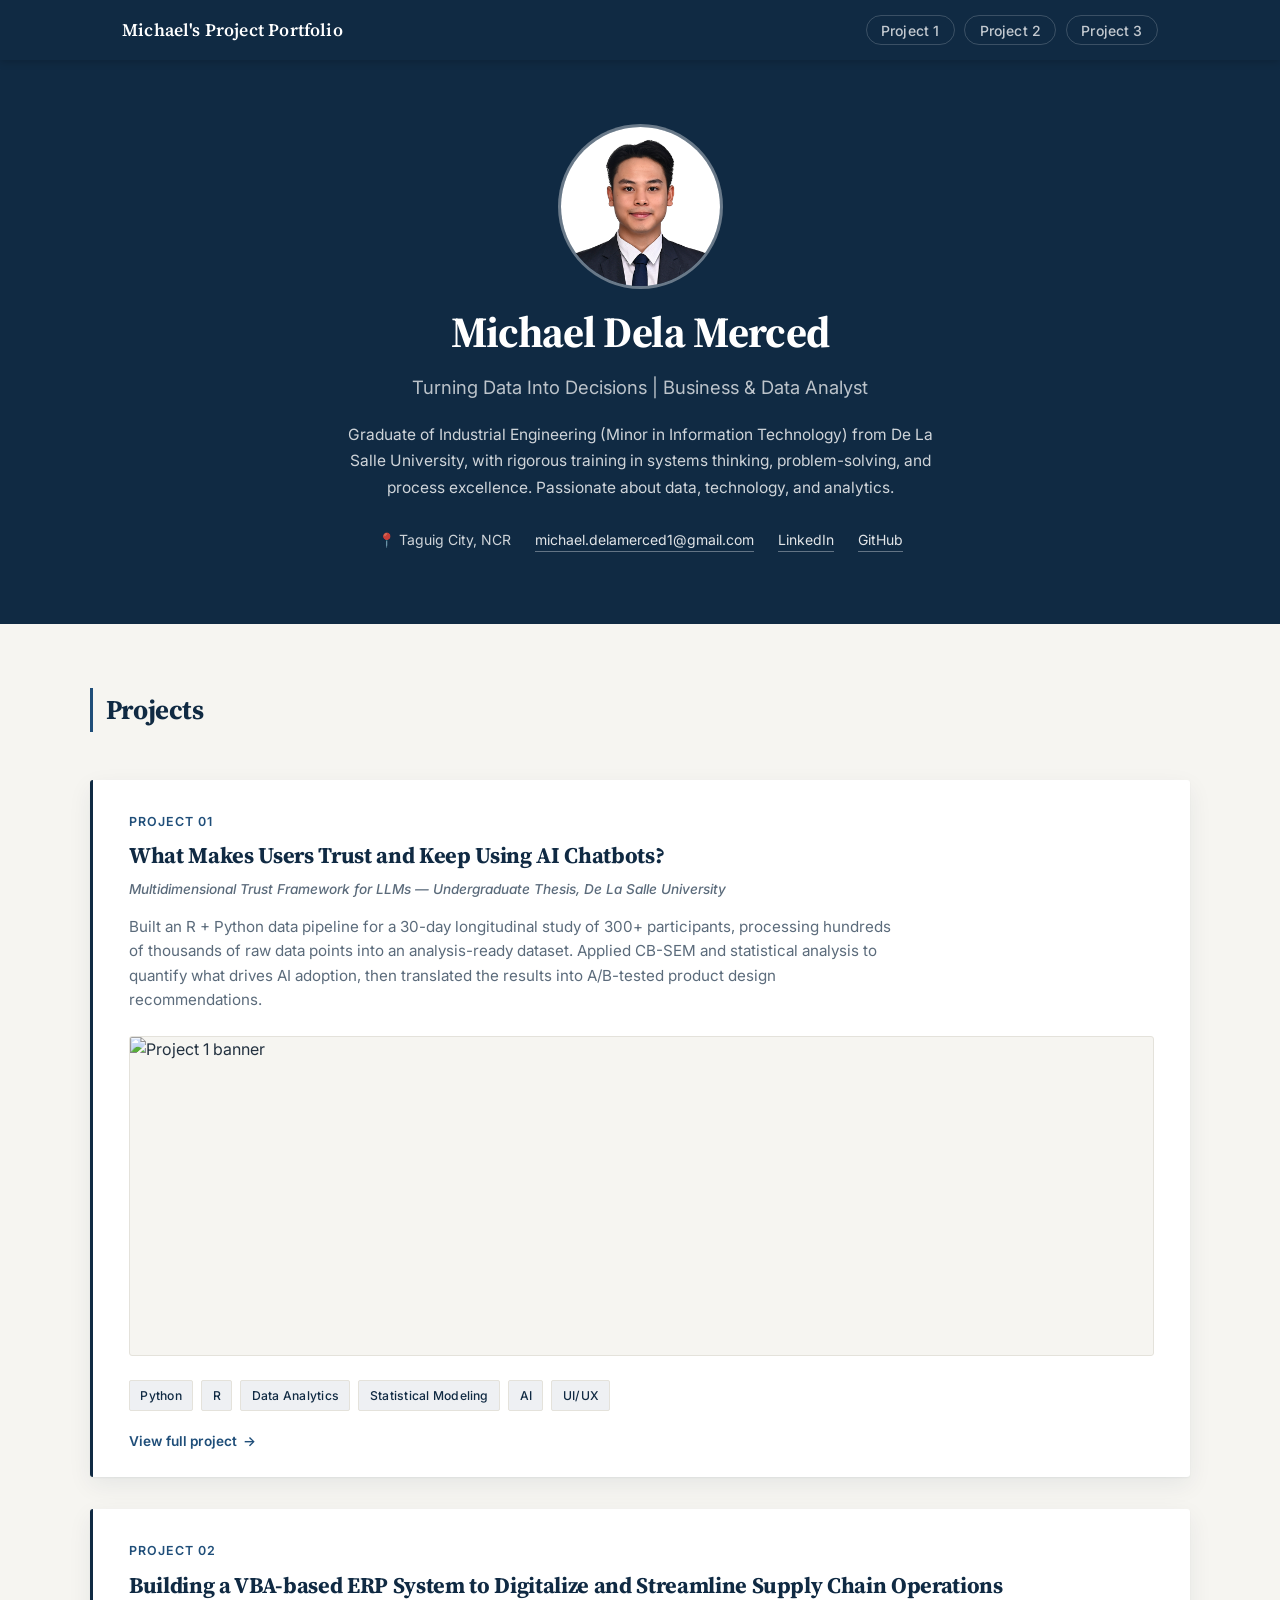
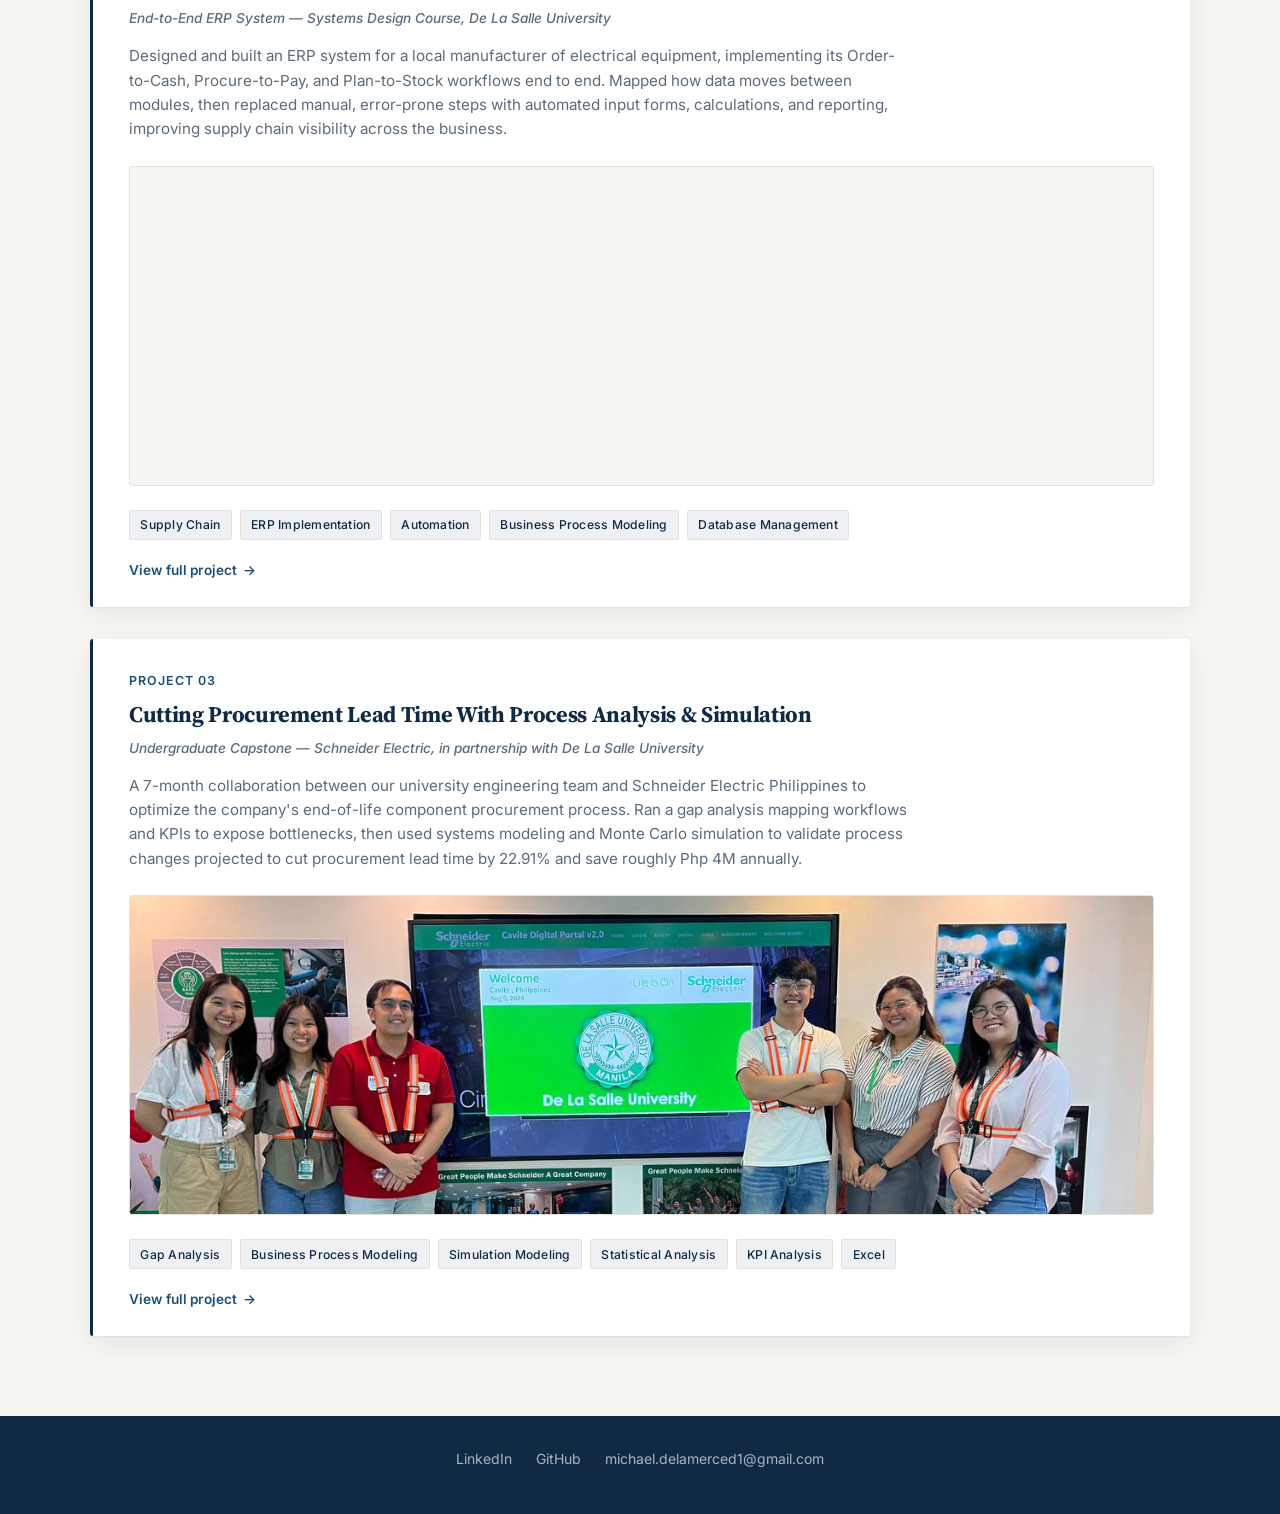
==== commit 19f79bf3: "added project 2 demos" ====
--- a/index.html
+++ b/index.html
@@ -3,7 +3,7 @@
 <head>
   <meta charset="UTF-8" />
   <meta name="viewport" content="width=device-width, initial-scale=1.0" />
-  <title>Portfolio — Michael Dela Merced</title>
+  <title>Portfolio | Michael Dela Merced</title>
   <link rel="preconnect" href="https://fonts.googleapis.com">
   <link rel="preconnect" href="https://fonts.gstatic.com" crossorigin>
   <link rel="stylesheet" href="https://fonts.googleapis.com/css2?family=Inter:wght@400;500;600;700&family=Source+Serif+4:opsz,wght@8..60,500;8..60,600;8..60,700&display=swap">
@@ -54,7 +54,7 @@
     <a class="card" id="project-1" href="projects/project-1.html" aria-labelledby="proj1-title">
       <div class="card__body">
         <p class="card__number">Project 01</p>
-        <h3 class="card__title" id="proj1-title">What Makes Users Trust — and Keep Using — AI Chatbots?</h3>
+        <h3 class="card__title" id="proj1-title">What Makes Users Trust and Keep Using AI Chatbots?</h3>
         <p class="card__subtitle">Multidimensional Trust Framework for LLMs — Undergraduate Thesis, De La Salle University</p>
         <p class="card__desc">Built an R + Python data pipeline for a 30-day longitudinal study of 300+ participants, processing hundreds of thousands of raw data points into an analysis-ready dataset. Applied CB-SEM and statistical analysis to quantify what drives AI adoption, then translated the results into A/B-tested product design recommendations.</p>
 
@@ -65,10 +65,10 @@
         <div class="card__tags" aria-label="Technologies used">
           <span class="tag">Python</span>
           <span class="tag">R</span>
-          <span class="tag">CB-SEM</span>
-          <span class="tag">Data Pipeline</span>
+          <span class="tag">Data Analytics</span>
           <span class="tag">Statistical Modeling</span>
-          <span class="tag">A/B Testing</span>
+          <span class="tag">AI</span>
+		  <span class="tag">UI/UX</span>
         </div>
         <span class="card__cta">View full project</span>
       </div>
@@ -78,21 +78,20 @@
     <a class="card" id="project-2" href="projects/project-2.html" aria-labelledby="proj2-title">
       <div class="card__body">
         <p class="card__number">Project 02</p>
-        <h3 class="card__title" id="proj2-title">Building a VBA-based ERP System to Digitalize and Streamline Supply Chain Operations for an SME</h3>
-        <p class="card__subtitle">End-to-End ERP Application — Systems Design Course, De La Salle University</p>
-        <p class="card__desc">Designed and built an ERP application for a local electrical-equipment manufacturer, implementing its Order-to-Cash, Procure-to-Pay, and Plan-to-Stock workflows end to end. Mapped how data moves between modules, then replaced manual, error-prone steps with automated input forms, calculations, and reporting — improving traceability and audit readiness across the business.</p>
+        <h3 class="card__title" id="proj2-title">Building a VBA-based ERP System to Digitalize and Streamline Supply Chain Operations</h3>
+        <p class="card__subtitle">End-to-End ERP System — Systems Design Course, De La Salle University</p>
+        <p class="card__desc">Designed and built an ERP system for a local manufacturer of electrical equipment, implementing its Order-to-Cash, Procure-to-Pay, and Plan-to-Stock workflows end to end. Mapped how data moves between modules, then replaced manual, error-prone steps with automated input forms, calculations, and reporting, improving supply chain visibility across the business.</p>
 
         <div class="card__visual" aria-label="Project 2 demo">
           <video src="assets/project2_banner.mp4" autoplay muted loop playsinline aria-label="Project 2 demo"></video>
         </div>
 
         <div class="card__tags" aria-label="Technologies used">
-          <span class="tag">Excel</span>
-          <span class="tag">VBA</span>
-          <span class="tag">Database Management</span>
-          <span class="tag">Business Process Modeling</span>
-          <span class="tag">Requirements Analysis</span>
-          <span class="tag">ERP Implementation</span>
+			<span class="tag">Supply Chain</span>
+			<span class="tag">ERP Implementation</span>
+			<span class="tag">Automation</span>
+			<span class="tag">Business Process Modeling</span>
+			<span class="tag">Database Management</span>
         </div>
         <span class="card__cta">View full project</span>
       </div>
@@ -103,7 +102,7 @@
       <div class="card__body">
         <p class="card__number">Project 03</p>
         <h3 class="card__title" id="proj3-title">Cutting Procurement Lead Time With Process Analysis &amp; Simulation</h3>
-        <p class="card__subtitle">Undergraduate Capstone — Schneider Electric × De La Salle University</p>
+        <p class="card__subtitle">Undergraduate Capstone — Schneider Electric, in partnership with De La Salle University</p>
         <p class="card__desc">A 7-month collaboration between our university engineering team and Schneider Electric Philippines to optimize the company's end-of-life component procurement process. Ran a gap analysis mapping workflows and KPIs to expose bottlenecks, then used systems modeling and Monte Carlo simulation to validate process changes projected to cut procurement lead time by 22.91% and save roughly Php 4M annually.</p>
 
         <div class="card__visual" aria-label="Project 3 banner">
